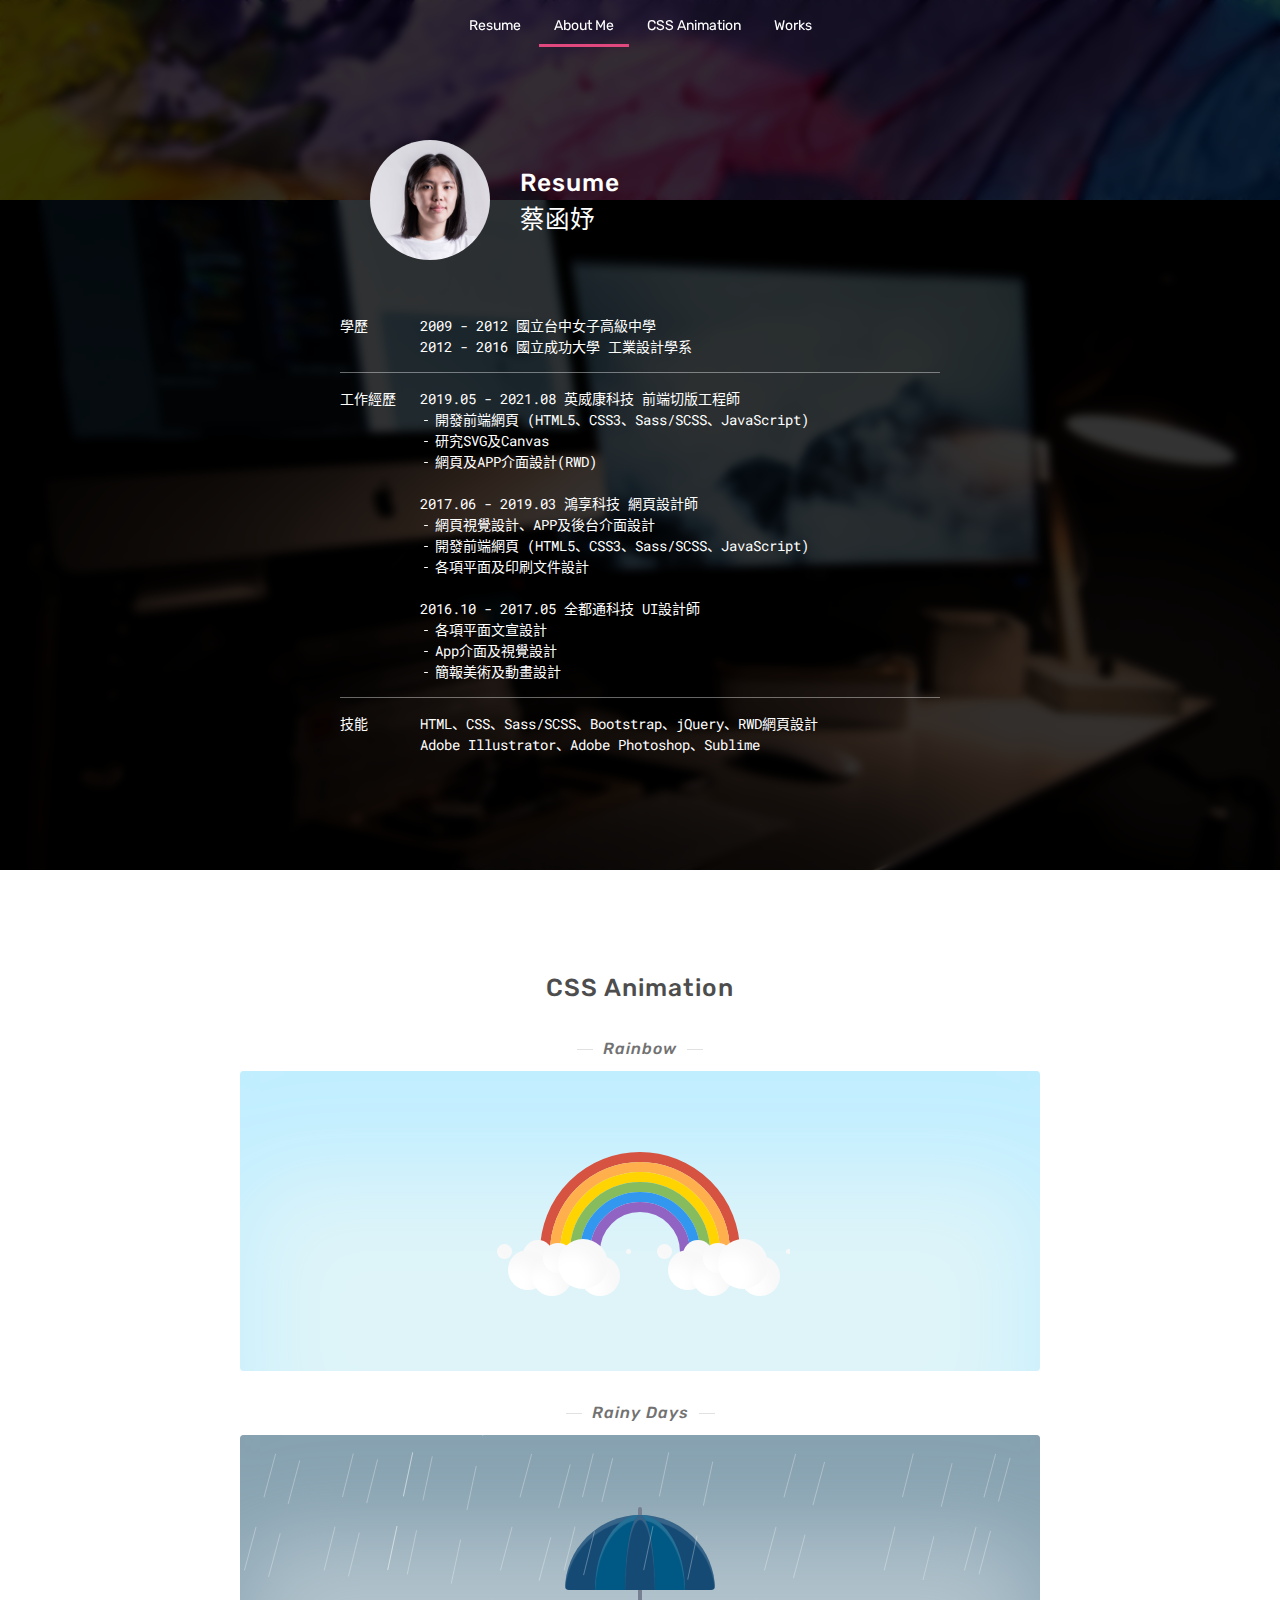
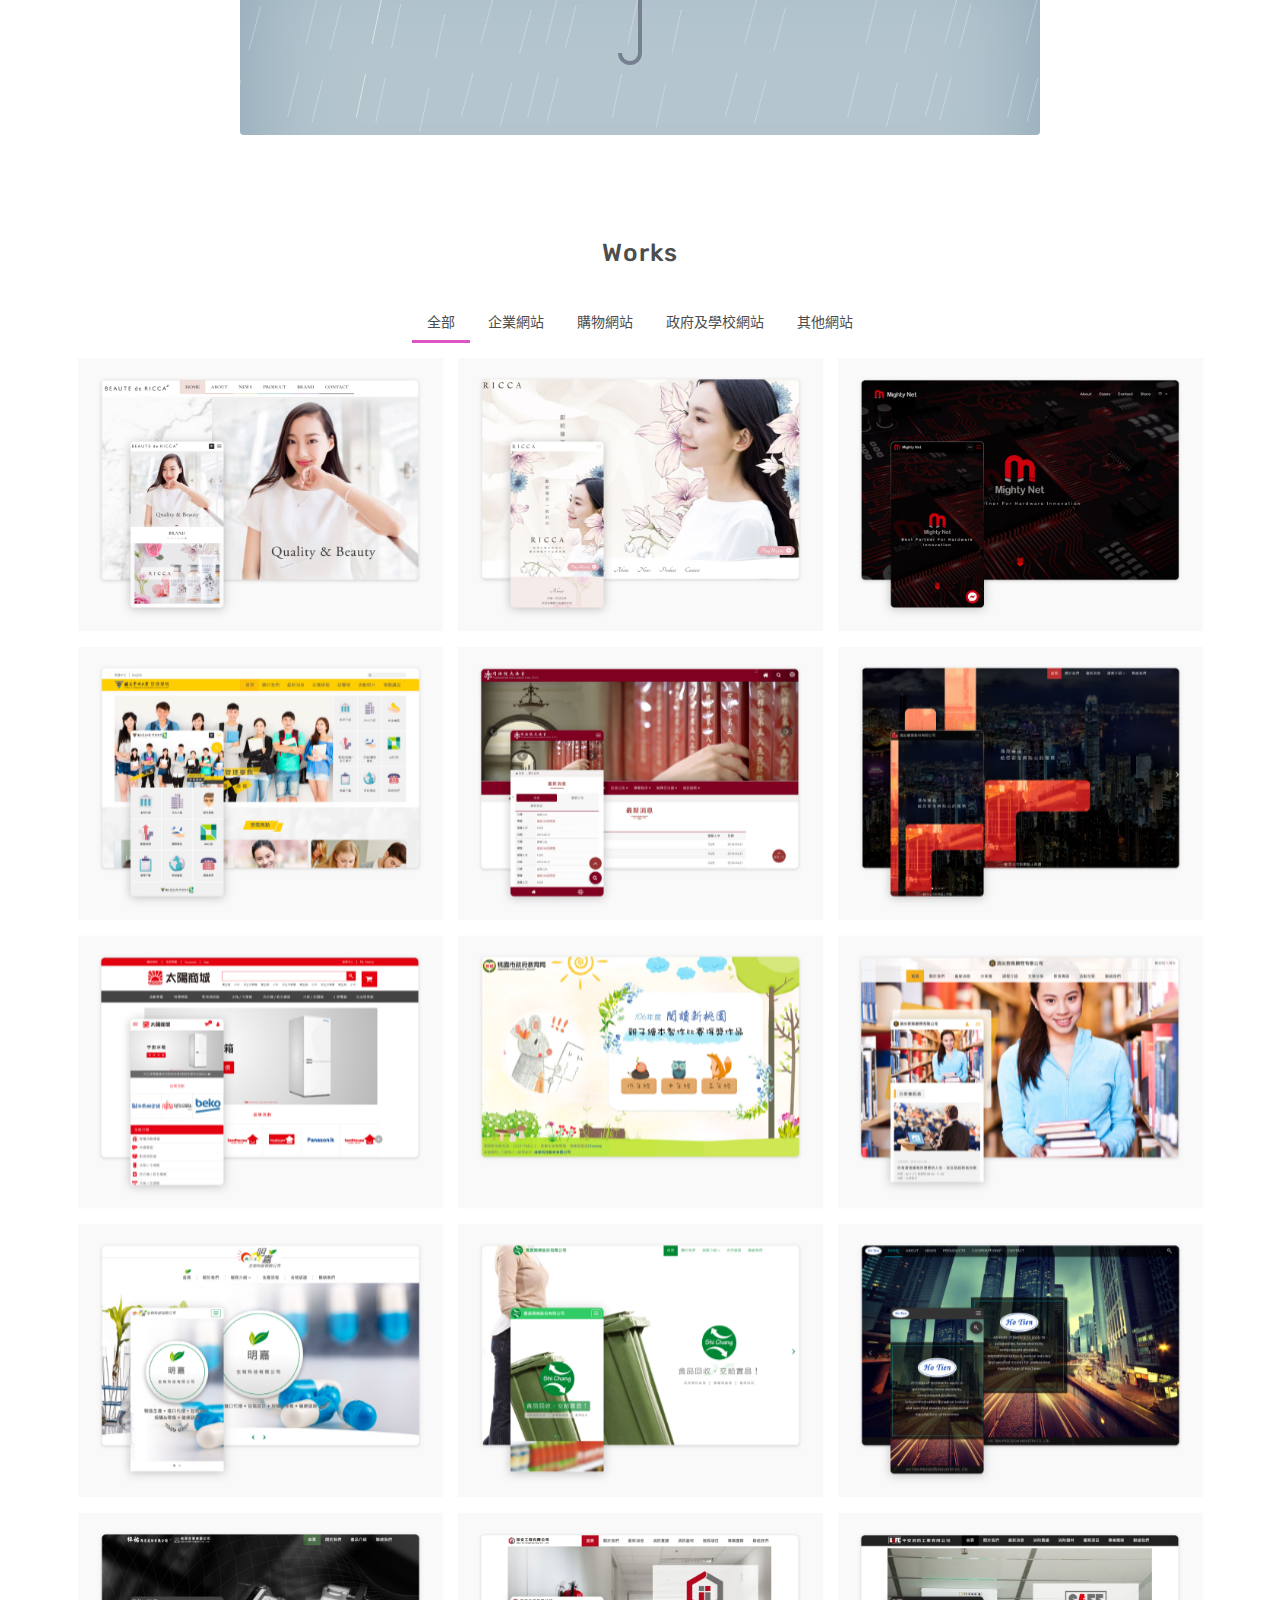
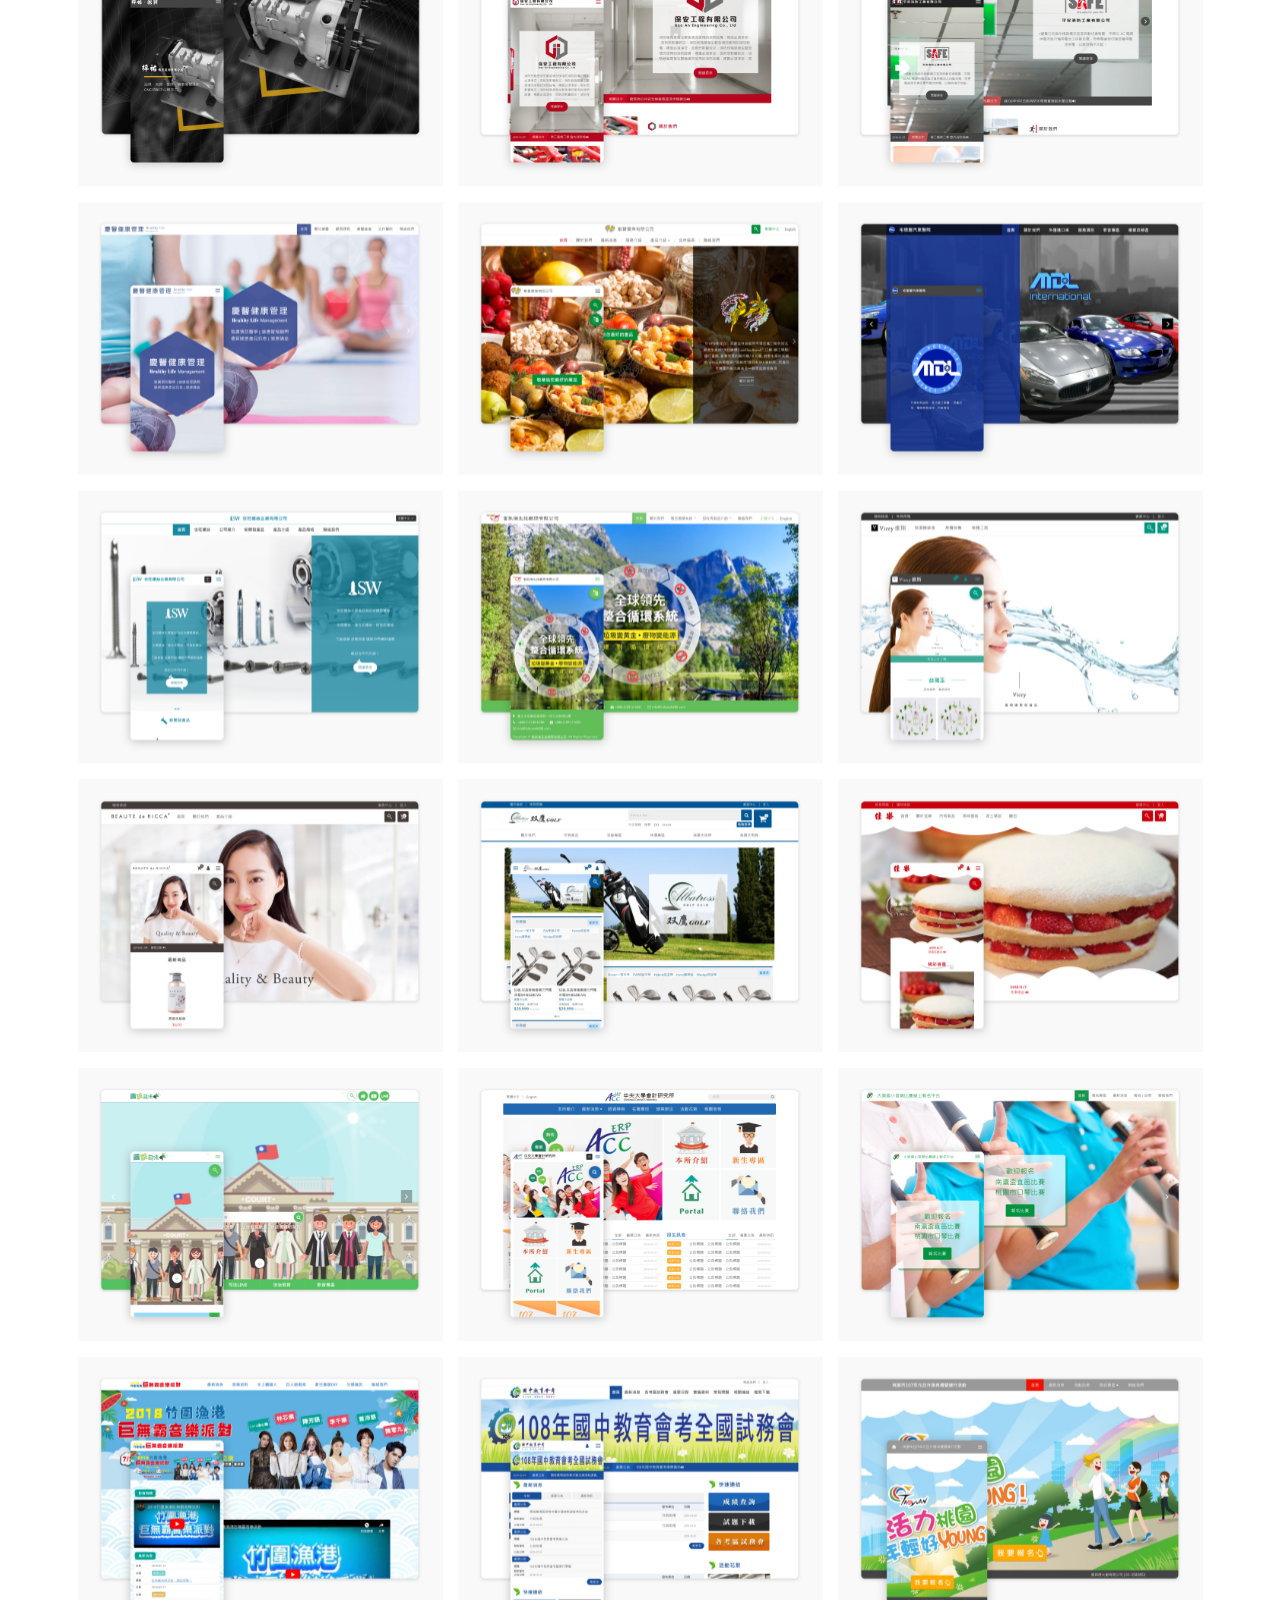
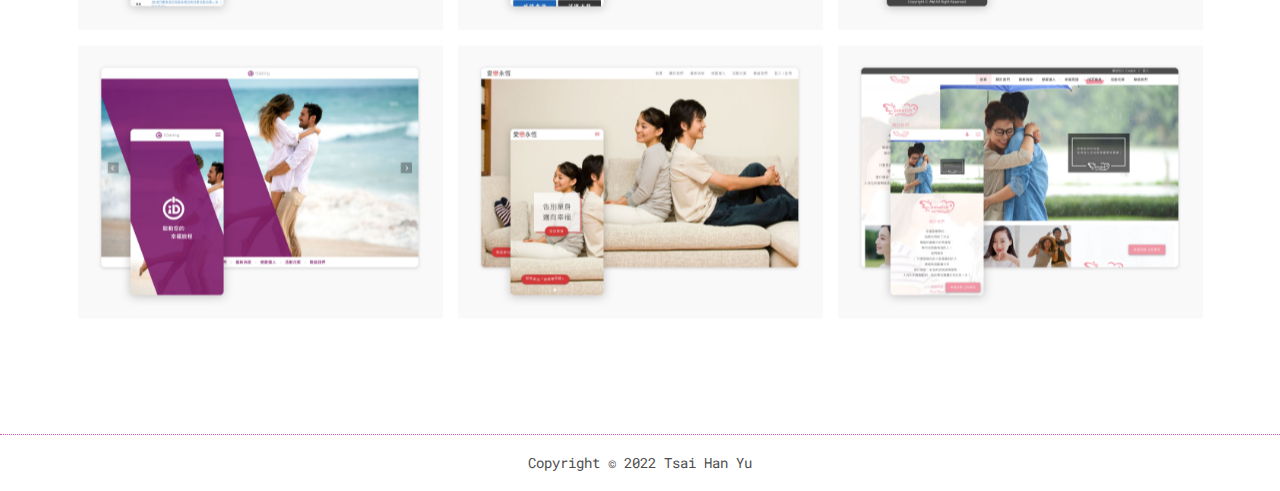
==== 202402/index.html @ 80cc058f "新增舊作品集" ====
<!DOCTYPE html>
<html lang="zh-CN">

<head>
	<meta charset="utf-8">
	<meta http-equiv="X-UA-Compatible" content="IE=edge">
	<meta name="viewport" content="width=device-width, initial-scale=1">
	<meta name="format-detection" content="telephone=no">
	<title>作品集 - 蔡函妤</title>
	<meta name="description" content="網站描述">
	<meta name="robots" content="index, follow">
	<meta name="author" content="Jenny Tsai">

	<!-- favicon -->
	<link rel="apple-touch-icon" sizes="57x57" href="_assets/images/favicon/apple-icon-57x57.png">
	<link rel="apple-touch-icon" sizes="60x60" href="_assets/images/favicon/apple-icon-60x60.png">
	<link rel="apple-touch-icon" sizes="72x72" href="_assets/images/favicon/apple-icon-72x72.png">
	<link rel="apple-touch-icon" sizes="76x76" href="_assets/images/favicon/apple-icon-76x76.png">
	<link rel="apple-touch-icon" sizes="114x114" href="_assets/images/favicon/apple-icon-114x114.png">
	<link rel="apple-touch-icon" sizes="120x120" href="_assets/images/favicon/apple-icon-120x120.png">
	<link rel="apple-touch-icon" sizes="144x144" href="_assets/images/favicon/apple-icon-144x144.png">
	<link rel="apple-touch-icon" sizes="152x152" href="_assets/images/favicon/apple-icon-152x152.png">
	<link rel="apple-touch-icon" sizes="180x180" href="_assets/images/favicon/apple-icon-180x180.png">
	<link rel="icon" type="image/png" sizes="192x192" href="_assets/images/favicon/android-icon-192x192.png">
	<link rel="icon" type="image/png" sizes="32x32" href="_assets/images/favicon/favicon-72x72.png">
	<link rel="icon" type="image/png" sizes="96x96" href="_assets/images/favicon/favicon-96x96.png">
	<link rel="icon" type="image/png" sizes="16x16" href="_assets/images/favicon/favicon-72x72.png">
	<!-- microsoft動態磚 -->
	<link rel="manifest" href="_assets/images/favicon/manifest.json">
	<!-- <meta name="theme-color" content="#333"> -->
	<!-- //microsoft動態磚 -->  
	<!-- <meta name="msapplication-TileColor" content="#435495"> -->
	<meta name="msapplication-TileImage" content="/ms-icon-144x144.png">
	<!-- 請隱藏顏色設定 -->

	<!-- CSS -->
	<link href="_assets/css/model.css" rel="stylesheet">
	<link href="_assets/css/plugins.css" rel="stylesheet">
	<link href="_assets/css/main-2.css" rel="stylesheet">

	<!-- js -->
	<script src="_assets/plugins/jquery/jquery-3.3.1.min.js"></script>
	<script src="_assets/plugins/wow/wow.min.js"></script>
	<script src="_assets/plugins/jquery-filterizr/jquery.filterizr.min.js"></script>
	<script src="_assets/plugins/scrollmenu/scrollmenu.js"></script>
	<script type="text/javascript" src="_assets/js/theme.js"></script>

</head>

<body>

	<!-- Nav Bar -->
	<nav id="nav" class="menu_wrapper">
	  <ul class="menu">
	  	<li class="active"><a href="#section_1">Resume</a></li>
	  	<li><a href="#section_2">About Me</a></li>
	  	<li><a href="#section_4">CSS Animation</a></li>
	  	<li><a href="#section_3">Works</a></li>
	  </ul><!-- /.menu -->
	</nav><!-- /.menu_wrapper -->

	<!-- 永遠緊接在#nav後 -->
	<div class="nav_fix"></div> 

	<!-- 個人介紹 -->
	<div class="home_section profile_section home_section_top" id="section_1">
		<!-- 背景圖 -->
		<div class="bg_mask"></div>
		<div class="bg_img" style="background-image: url(_images/bg_002.jpg);"></div>
		<div class="bg_img blur" style="background-image: url(_images/bg_002.jpg);"></div>
	</div><!-- /.home_section -->

	<div class="mypic_section">
		<div class="inner">
			<img class="pic" src="_images/profile_pic.jpg">
			<div class="content">
				<h1 class="section_title">Resume</h1>
				<h1 class="name">蔡函妤</h1>
			</div><!-- /.content -->
		</div><!-- /.inner -->
	</div><!-- /.mypic_section -->

	<div class="home_section profile_section">	
		<div class="wow fadeInUp">
			<div class="column">
				<div class="column_header">學歷</div>
				<div class="column_body">
					2009 - 2012  國立台中女子高級中學<br>
					2012 - 2016  國立成功大學 工業設計學系
				</div><!-- /.column_body -->
			</div><!-- /.column -->
			<div class="column">
				<div class="column_header">工作經歷</div>
				<div class="column_body">
					2019.05 - 2021.08 英威康科技 前端切版工程師<br>
					<ul class="ul_list">
						<li>開發前端網頁 (HTML5、CSS3、Sass/SCSS、JavaScript)</li>
						<li>研究SVG及Canvas</li>
						<li>網頁及APP介面設計(RWD)</li>
					</ul>
					<br>
					2017.06 - 2019.03 鴻享科技 網頁設計師<br>
					<ul class="ul_list">
						<li>網頁視覺設計、APP及後台介面設計</li>
						<li>開發前端網頁 (HTML5、CSS3、Sass/SCSS、JavaScript)</li>
						<li>各項平面及印刷文件設計</li>
					</ul>
					<br>
					2016.10 - 2017.05 全都通科技 UI設計師<br>
					<ul class="ul_list">
						<li>各項平面文宣設計</li>
						<li>App介面及視覺設計</li>
						<li>簡報美術及動畫設計</li>
					</ul>
				</div><!-- /.column_body -->
			</div><!-- /.column -->
			<div class="column">
				<div class="column_header">技能</div>
				<div class="column_body">
					HTML、CSS、Sass/SCSS、Bootstrap、jQuery、RWD網頁設計<br>
					Adobe Illustrator、Adobe Photoshop、Sublime
				</div><!-- /.column_body -->
			</div><!-- /.column -->
		</div>
		<!-- 背景圖 -->
		<div class="bg_mask"></div>
		<div class="bg_img" style="background-image: url(_images/bg_001.jpg);"></div>
		<div class="bg_img blur" style="background-image: url(_images/bg_001.jpg);"></div>
	</div><!-- /.home_section -->

	<div class="home_section profile_section about_section" id="section_2" style="display: none;">
		<div class="inner">
			<img src="_images/about_001.png" class="img wow fadeInLeft">
			<div class="content wow fadeInRight">
				<h1 class="section_title">About Me</h1>
				<p>
					蔡函妤，畢業於成大工業設計系。 
					<br><br>
					UI設計及網頁經驗4年，執行過30項以上網頁設計專案，包含司法院大法官、圖說司法、中央大學管理學院等網站，參與數項系統整合平台專案，包含新北市政府系統整合平台、台中市政府系統整合平台案等。
					<br><br>
					擅長在設計過程中結合各種看似相斥的可能性，重視設計過程的演變及決策，持續在實作中尋找設計及資訊的協調性。 
					<br><br>
					對於程式設計感興趣，喜歡實作完成的成就感，期待進一步學習程式語言。 
				</p>
			</div><!-- /.content -->
		</div><!-- /.inner -->
		<!-- 背景圖 -->
		<div class="bg_mask"></div>
		<div class="bg_img" style="background-image: url(_images/bg_002.jpg);"></div>
		<div class="bg_img blur" style="background-image: url(_images/bg_002.jpg);"></div>
	</div><!-- /.home_section -->

	<!-- 網頁設計作品 -->
	<div class="home_section canvas_section" id="section_4">
		<h1 class="section_title">CSS Animation</h1>
		<h2 class="canvas_title"><span>Rainbow</span></h2>
		<div class="rainbow_canvas main_canvas">
			<div class="object">
				<div class="mask_1"></div>
				<div class="rainbow">
					<div></div>
					<div></div>
					<div></div>
					<div></div>
					<div></div>
					<div></div>
				</div><!-- /.ranbow -->
				<div class="cloud cloud_1">
					<div></div>
					<div></div>
					<div></div>
					<div></div>
					<div></div>
					<div></div>
					<div></div>
					<div></div>
				</div><!-- /.cloud -->
				<div class="cloud cloud_2">
					<div></div>
					<div></div>
					<div></div>
					<div></div>
					<div></div>
					<div></div>
					<div></div>
					<div></div>
				</div><!-- /.cloud -->
			</div><!-- /.object -->
		</div><!-- /.rainbow_canvas -->
		<h2 class="canvas_title"><span>Rainy Days</span></h2>
		<div class="rain_canvas main_canvas">
			<div class="rain">
				<div></div>
				<div></div>
				<div></div>
				<div></div>
				<div></div>
				<div></div>
				<div></div>
				<div></div>
				<div></div>
				<div></div>
				<div></div>
			</div><!-- /.rain -->
			<div class="umbrella">
				<div class="umbrella_head">
					<div></div>
					<div></div>
					<div></div>
				</div><!-- /.umbrella_head -->
				<div class="umbrella_stick"></div>
			</div><!-- /.umbrella -->
		</div><!-- /.rainbow_canvas -->
		<h2 class="canvas_title" style="display: none;"><span>Monalisa</span></h2>
		<div class="monalisa_canvas main_canvas" style="display: none;">
			<div class="monalisa_img" style="background-image: url('_images/monalisa.png');"></div>
			<div class="eye eye_left"></div>
			<div class="eye eye_right"></div>
			<p class="img_source">Image via Pixabay</p>
		</div><!-- /.rainbow_canvas -->
	</div><!-- /.home_section -->

	<script type="text/javascript">
		var $parent = $('.monalisa_canvas'),
				eyeOffsetLeft = $('.eye_left').position().left,
				eyeOffsetRight = $('.eye_right').offset().left + $('.eye_right').outerWidth(),
				eyeOffsetTop = - $parent.offset().top + $('.eye_right').offset().top,
				eyeOffsetBottom = $parent.height() - $('.eye_right').height();
		console.log(eyeOffsetLeft, eyeOffsetRight, eyeOffsetTop, eyeOffsetBottom);
		$parent.mousemove(function(e){
			console.log(e.clientX, e.clientY);
		});
	</script>

	<!-- 網頁設計作品 -->
	<div class="home_section webWork_section" id="section_3">
		<h1 class="section_title">Works</h1>
		<ul class="webWrok_nav">
			<li data-filter="all" class="active">全部</li>
			<li data-filter="1">企業網站</li>
			<li data-filter="2">購物網站</li>
			<li data-filter="3">政府及學校網站</li>
			<li data-filter="4">其他網站</li>
		</ul>
		<div class="grid_basic grid_webWork filtr-container" id="gridWebWork">
			<div class="item filtr-item" data-work-modal="workSanei" data-category="1">
				<div class="img"></div>
				<div class="content">
					<p class="work_tag type_1 wow zoomIn" data-wow-duration=".3s" style="display: none;"><i class="fa fa-star-o"></i> <span>精選作品</span></p>
					<p class="work_tag type_2 wow zoomIn" data-wow-duration=".3s" data-wow-delay=".1s" style="display: none;"><i class="fa fa-universal-access"></i> <span>無障礙網站</span></p>
					<p class="title"><span></span></p>
					<a href="#" class="btn_link work_tag type_3" target="_blank"><i class="fa fa-link"></i> <span>觀看網站</span></a>
				</div><!-- /.content -->
			</div><!-- /.item -->
		</div><!-- /.grid_basic -->
	</div><!-- /.home_section -->

	<!-- 網頁設計作品跳窗 -->
	<div id="workModalGroup">
		<div class="workModal">
			<div class="modal_content">
				<div class="modal_header">
					<h1 class="title"></h1>
					<ul class="notes"></ul>
					<p class="date">製作日期：<span></span></p>
					<a class="btn_main work_link" target="_blank"><i class="fa fa-link"></i> 觀看網站</a>
				</div><!-- /.modal_header -->
				<div class="modal_body work_img_group"></div><!-- /.modal_body -->
			</div><!-- /.modal_content -->
			<i class="workModal_close btn_close"></i>
		</div><!-- /.workModal -->
	</div><!-- /#workModalGroup -->
	




	

	<!-- Footer -->
	<footer class="container-fluid footer">
	  <!-- copyright -->
	  <div class="f_copyright">
	    <p>Copyright © 2022 Tsai Han Yu</p>
	  </div><!-- /.f_copyright -->

	</footer>



	<!-- --------------------
	測試
	-------------------- -->
	<script type="text/javascript">

	// 更換連結
	function newLinks($newFolder, $obj) {
	  for (var i = 0; i < Object.values($obj).length; i++) {
	    $('a[href="'+Object.getOwnPropertyNames($obj)[i]+'"]').attr('href', '../'+$newFolder+'/'+Object.values($obj)[i]);
	  }
	}
	// 更換作品圖片
	function changeWorks($objects) {

	  var $grid = $('#gridWebWork'),
	      $modalGroup = $('#workModalGroup'),
	      $gridItem = $('#gridWebWork').find('.item'),
	      $modal = $modalGroup.find('.workModal');
	  for (var i = 1; i < $objects.length; i++) {
	    $gridItem.clone().appendTo($grid);
	    $modal.clone().appendTo($modalGroup);
	  }
	      
	  for (var i = 0; i < $objects.length; i++) {
	    var $this = $objects[i]
	        title     = $this.title,
	        id        = 'w'+i,
	        category  = $this.category,
	        imgCover  = $this.imgCover,
	        imgIn     = $this.imgIn,
	        url       = $this.url,
	        notes     = $this.notes,
	        date      = $this.date,
	        tag 			= $this.tag;
	    // grid
	    $grid.find('.item').eq(i)
	      .attr({
	        'data-work-modal': id,
	        'data-category': category
	      })
	      .find('.img')
	        .attr('style', 'background-image: url(_images/cover/'+imgCover+')').end()
	      .find('.content')
	      	.each(function(){
	      		if (tag) {
	      			for (var i = 0; i < tag.length; i++) {
	      				if (tag[i] == 1) {
	      					$(this).find('.type_1').attr('style', 'display: inline-block');
	      				}
	      				if (tag[i] == 2) {
	      					$(this).find('.type_2').attr('style', 'display: inline-block');
	      				}
	      			}
	      		}
	      	}).end()
	      .find('.title span')
	        .html(title).end()
	      .find('.btn_link')
	        .each(function(){
	          if (url) {
	            $(this).attr('href', url);
	          } else {
	            $(this).css('display', 'none');
	          }
	        });
	    // modal
	    $modalGroup.find('.workModal').eq(i)
	      .attr('id', id)
	      .find('.title')
	        .html(title).end()
	      .find('.notes')
	        .each(function(){
	          for (var i = 0; i < notes.length; i++) {
	            $(this).append('<li>'+notes[i]+'</li>');
	          }
	        }).end()
	      .find('.date span')
	        .html(date).end()
	      .find('.work_link')
	        .each(function(){
	          if (url) {
	            $(this).attr('href', url);
	          } else {
	            $(this).css('display', 'none');
	          }
	        }).end()
	      .find('.work_img_group')
	        .each(function(){
	          for (var i = 0; i < imgIn.length; i++) {
	            $(this).append('<img src="_images/work/'+imgIn[i]+'" class="img">');
	          }
	        });
	    // $objects[i]
	  }


	  // console.log($objects[1].title);
	  // console.log(Object.values($objects[1].title));
	}

	changeWorks([
	    {
	      title: 'BEAUTE de RICCA',
	      category: '1',
	      imgCover: 'sanei-s.jpg',
	      notes: ['企業形象網站', '商品展示型網站', 'CSS動畫設計'],
	      date: '2018.10',
	      imgIn: ['sanei-001.jpg'],
	    //   url: 'https://www.beaute-de-ricca.com',
	      tag: [1]
	    },
	    {
	      title: 'RICCA',
	      category: '1',
	      imgCover: 'ricca-s.jpg',
	      notes: ['企業形象網站', '商品展示型網站', 'CSS動畫設計'],
	      date: '2018.10',
	      imgIn: ['ricca-001.jpg'],
	    //   url: 'https://www.beautede-ricca-ricca.com',
	      tag: [1]
	    },
	    {
	      title: '邁特電子',
	      category: '1, 2',
	      imgCover: 'mightnet-s.jpg',
	      notes: ['企業形象網站', '購物商城'],
	      date: '2019.01',
	      imgIn: ['mightnet-001.jpg'],
	      url: 'https://www.might.com.tw/zh-TW',
	      tag: [1]
	    },
	    {
	      title: '國立中央大學管理學院',
	      category: '3',
	      imgCover: 'ncu_mgt-s.jpg',
	      notes: ['學校網站'],
	      date: '2018.08',
	      imgIn: ['ncu_mgt-001.jpg'],
	      url: 'https://mgt.ncu.edu.tw',
	      tag: [1]
	    },
	    {
	      title: '司法院大法官',
	      category: '3',
	      imgCover: 'jcc_judicial-s.jpg',
	      notes: ['政府機關網站', '無障礙網站'],
	      date: '2019.03',
	      imgIn: ['jcc_judicial-001.jpg'],
	      tag: [1, 2]
	    },
	    {
	      title: '鴻品營造',
	      category: '1',
	      imgCover: 'hongping-s.jpg',
	      notes: ['企業形象網站'],
	      date: '2017.12',
	      url: 'https://www.hp168.com.tw/',
	      imgIn: ['hongping-001.jpg'],
	      tag: [1]
	    },
	    {
	      title: '太陽商城',
	      category: '2',
	      imgCover: 'sunstore-s.jpg',
	      notes: ['購物商城'],
	      date: '2018.05',
	      imgIn: ['sunstore-001.jpg'],
	      url: 'https://www.sunstore.com.tw',
	      tag: [1]
	    },
	    {
	      title: '閱讀新桃園',
	      category: '3',
	      imgCover: 'read_tyc-s.jpg',
	      notes: ['學校網站', '活動網站'],
	      date: '2017.11',
	      imgIn: ['read_tyc-001.jpg'],
	      url: 'http://read.tyc.edu.tw/2017drawbooks/index.html'
	    },
	    {
	      title: '頂尖教育顧問',
	      category: '1',
	      imgCover: 'topone-s.jpg',
	      notes: ['企業形象網站', '課程報名網站', '線上報名表單'],
	      date: '2018.08',
	      imgIn: ['topone-001.jpg'],
	      tag: [1]
	    },
	    {
	      title: '明嘉生物科技',
	      category: '1',
	      imgCover: 'mingjia-s.jpg',
	      notes: ['企業形象網站'],
	      date: '2017.11',
	      imgIn: ['mingjia-001.jpg'],
	      url: 'http://www.mingjia.com.tw'
	    },
	    {
	      title: '實昌興業',
	      category: '1',
	      imgCover: 'shihchang-s.jpg',
	      notes: ['企業形象網站'],
	      date: '2017.12',
	      imgIn: ['shihchang-001.jpg'],
	      url: 'http://www.shichang.com.tw'
	    },
	    {
	      title: '和田精密工業',
	      category: '1',
	      imgCover: 'hotien-s.jpg',
	      notes: ['企業形象網站', '商品展示型網站'],
	      date: '2018.04',
	      imgIn: ['hotien-001.jpg'],
	      url: 'http://www.ho-tien.com'
	    },
	    {
	      title: '梓祐精密工業',
	      category: '1',
	      imgCover: 'tzuyu-s.jpg',
	      notes: ['企業形象網站', '商品展示型網站'],
	      date: '2018.06',
	      imgIn: ['tzuyu-001.jpg'],
	      tag: [1]
	    },
	    {
	      title: '保安消防工程',
	      category: '1',
	      imgCover: 'baoan-s.jpg',
	      notes: ['企業形象網站'],
	      date: '2018.11',
	      imgIn: ['baoan-001.jpg'],
	      url: 'https://119safe.com.tw'
	    },
	    {
	      title: '平安消防工程',
	      category: '1',
	      imgCover: 'pingan-s.jpg',
	      notes: ['企業形象網站'],
	      date: '2018.11',
	      imgIn: ['pingan-001.jpg'],
	      url: 'https://safe119.com.tw'
	    },
	    {
	      title: '慶醫健康顧問',
	      category: '1',
	      imgCover: 'chingyi-s.jpg',
	      notes: ['企業形象網站'],
	      date: '2018.03',
	      imgIn: ['chingyi-001.jpg'],
	      url: 'https://www.chingyi-hcm.com'
	    },
	    {
	      title: '敏碁實業',
	      category: '1',
	      imgCover: 'minji-s.jpg',
	      notes: ['企業形象網站', '商品展示型網站'],
	      date: '2018.01',
	      imgIn: ['minji-001.jpg'],
	      url: 'https://www.efic5168.com.tw'
	    },
	    {
	      title: '毛德龍汽車工業',
	      category: '1',
	      imgCover: 'mdl-s.jpg',
	      notes: ['企業形象網站'],
	      date: '2018.06',
	      imgIn: ['mdl-001.jpg'],
	      url: 'https://mdlcar.com'
	    },
	    {
	      title: '世旺螺絲',
	      category: '1',
	      imgCover: 'shihwang-s.jpg',
	      notes: ['企業形象網站', '商品展示型網站'],
	      date: '2018.10',
	      imgIn: ['shihwang-001.jpg'],
	      url: 'https://shihwang.com'
	    },
	    {
	      title: '富凱瑞生技顧問',
	      category: '1',
	      imgCover: 'fullcare-s.jpg',
	      notes: ['企業形象網站'],
	      date: '2018.03',
	      imgIn: ['fullcare-001.jpg'],
	      url: 'http://www.fullcare6288.com'
	    },
	    {
	      title: '維斯國際購物商城',
	      category: '2',
	      imgCover: 'viccy-s.jpg',
	      notes: ['購物商城'],
	      date: '2018.05',
	      imgIn: ['viccy-001.jpg']
	    },
	    {
	      title: 'Beaute de RICCE購物商城',
	      category: '1, 2',
	      imgCover: 'sanei_shop-s.jpg',
	      notes: ['企業形象網站', '購物商城'],
	      date: '2018.10',
	      imgIn: ['sanei_shop-001.jpg']
	    },
	    {
	      title: '双鷹高爾夫球購物商城',
	      category: '1, 2',
	      imgCover: 'golf-s.jpg',
	      notes: ['企業形象網站', '購物商城'],
	      date: '2018.11',
	      imgIn: ['golf-001.jpg']
	    },
	    {
	      title: '佳樂蛋糕購物商城',
	      category: '2',
	      imgCover: 'jingle-s.jpg',
	      notes: ['企業形象網站', '購物商城'],
	      date: '2018.10',
	      imgIn: ['jingle-001.jpg']
	    },
	    // {
	    //   title: '司法院報名系統',
	    //   category: '3',
	    //   imgCover: 'jyr-s.jpg',
	    //   notes: ['政府機構網站', '線上報名表單'],
	    //   date: '2019.03',
	    //   imgIn: ['jyr-001.jpg']
	    // },
	    {
	      title: '圖說司法',
	      category: '3',
	      imgCover: 'judicial_icms-s.jpg',
	      notes: ['政府機構網站', '無障礙網站'],
	      date: '2018.03',
	      imgIn: ['judicial_icms-001.jpg'],
	      url: 'http://social.judicial.gov.tw/saylaw',
	      tag: [2]
	    },
	    {
	      title: '中央大學會計研究所',
	      category: '3',
	      imgCover: 'ncu_ac-s.jpg',
	      notes: ['學校網站'],
	      date: '2018.12',
	      imgIn: ['ncu_ac-001.jpg'],
	      url: 'https://acc.mgt.ncu.edu.tw',
	      tag: [1]
	    },
	    {
	      title: '大業國小音樂比賽線上報名平台',
	      category: '3',
	      imgCover: 'dayes-s.jpg',
	      notes: ['政府機構網站', '線上報名表單'],
	      date: '2018.03',
	      imgIn: ['dayes-001.jpg']
	    },
	    {
	      title: '2018竹圍漁港巨無霸音樂派對',
	      category: '3',
	      imgCover: '2018_gc-s.jpg',
	      notes: ['政府機構網站', '活動網站'],
	      date: '2018.07',
	      imgIn: ['2018_gc-001.jpg']
	    },
	    {
	      title: '108國中教育會考',
	      category: '3',
	      imgCover: '108cap-s.jpg',
	      notes: ['政府機構網站', '活動網站'],
	      date: '2018.09',
	      imgIn: ['108cap-001.jpg']
	    },
	    {
	      title: '桃園市107年元旦升旗典禮暨健行活動',
	      category: '3',
	      imgCover: '2018_activity-s.jpg',
	      notes: ['政府機構網站', '活動網站', '線上報名表單'],
	      date: '2017.12',
	      imgIn: ['2018_activity-001.jpg']
	    },
	    {
	      title: 'IDating交友網站',
	      category: '4',
	      imgCover: 'idating-s.jpg',
	      notes: ['交友網站', '線上報名表單'],
	      date: '2018.08',
	      imgIn: ['idating-001.jpg'],
	      url: 'http://www.idating.com.tw'
	    },
	    {
	      title: '愛戀永恆交友網站',
	      category: '4',
	      imgCover: 'loveforever-s.jpg',
	      notes: ['交友網站', '線上報名表單'],
	      date: '2018.02',
	      imgIn: ['loveforever-001.jpg'],
	      url: 'http://www.loveforever.tw'
	    },
	    {
	      title: 'Ematch交友網站',
	      category: '4',
	      imgCover: 'ematch-s.jpg',
	      notes: ['交友網站', '線上報名表單'],
	      date: '2018.09',
	      imgIn: ['ematch-001.jpg'],
	      url: 'http://www.ematch.com.tw'
	    }
	  ]);
	// 更換名字
	function sidebarName( $startN, $names) {
	  for (var i = $startN; i < $startN+$names.length; i++) {
	    $('.prdl_sidebar-body a').eq(i).html($names[(i-$startN)]);
	  }
	}
	// ---------
	// WOW
	// 進入頁面動畫
	// ---------
	var wow = new WOW(
	{
	  boxClass:     'wow',      
	  animateClass: 'animated', 
	  offset:       200,       
	  mobile:       false,     
	  live:         true,       
	  callback:     function(box) {
	  },
	  scrollContainer: null 
	  }
	);
	wow.init();

	// 選單
	new ScrollMenu('.menu a',{
	  // smooth scroll duration
	  duration: 400,
	  // padding to recognize a section as active when scrolling
	  activeOffset: 40,
	  // padding when scrolling to a container via menu click
	  scrollOffset: 10,
	});

	</script>



	
</body>

</html>
---- 202402/_assets/css/model.css ----
/* http://meyerweb.com/eric/tools/css/reset/ 
   v2.0 | 20110126
   License: none (public domain)
*/
html, body, div, span, applet, object, iframe,
h1, h2, h3, h4, h5, h6, p, blockquote, pre,
a, abbr, acronym, address, big, cite, code,
del, dfn, em, img, ins, kbd, q, s, samp,
small, strike, strong, sub, sup, tt, var,
b, u, i, center,
dl, dt, dd, ol, ul, li,
fieldset, form, label, legend,
table, caption, tbody, tfoot, thead, tr,
article, aside, canvas, details, embed,
figure, figcaption, footer, header, hgroup,
menu, nav, output, ruby, section, summary,
time, mark, audio, video {
  margin: 0;
  padding: 0;
  border: 0;
  font-size: 100%;
  font: inherit;
  vertical-align: baseline;
}

/* HTML5 display-role reset for older browsers */
article, aside, details, figcaption, figure,
footer, header, hgroup, menu, nav, section {
  display: block;
}

body {
  line-height: 1;
}

ol, ul {
  list-style: none;
}

blockquote, q {
  quotes: none;
}

blockquote:before, blockquote:after,
q:before, q:after {
  content: "";
  content: none;
}

table {
  border-collapse: collapse;
  border-spacing: 0;
}

a, a:hover, a:focus {
  outline: none;
  text-decoration: none;
}

/*# sourceMappingURL=model.css.map */
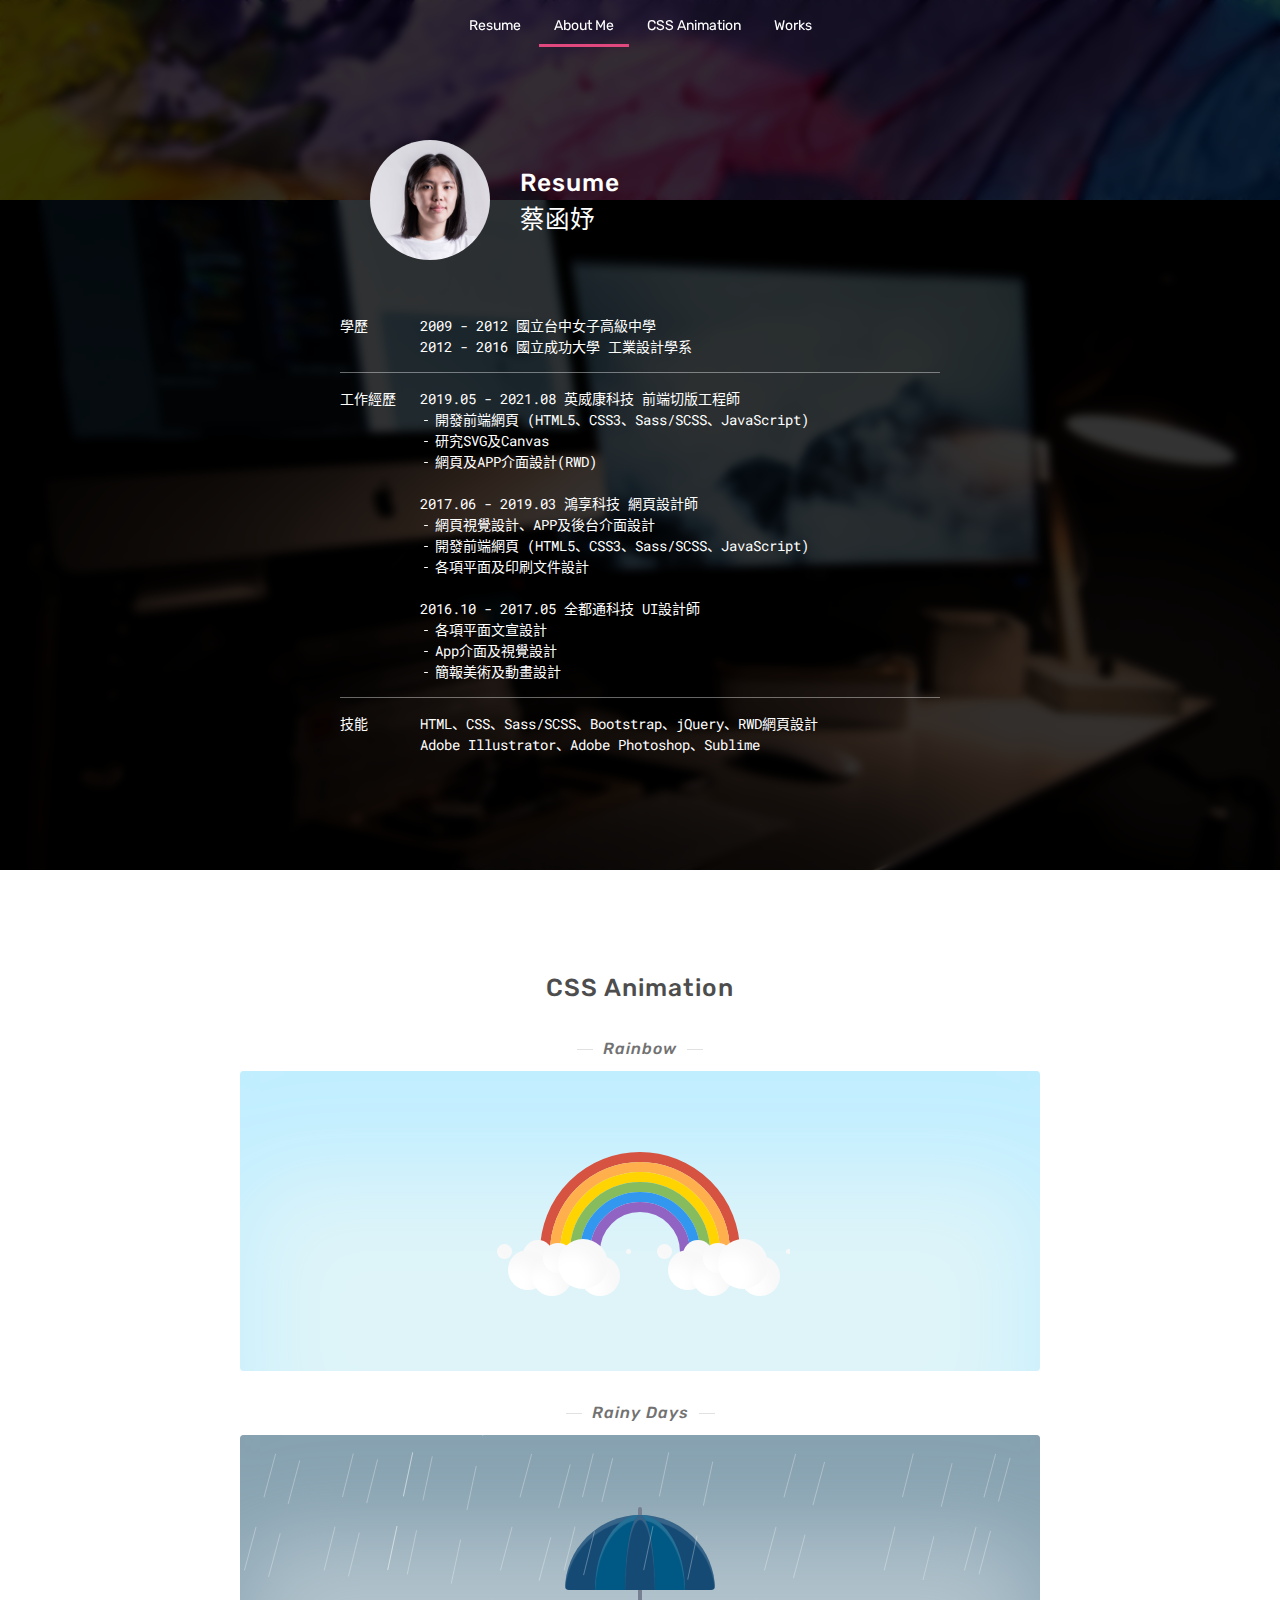
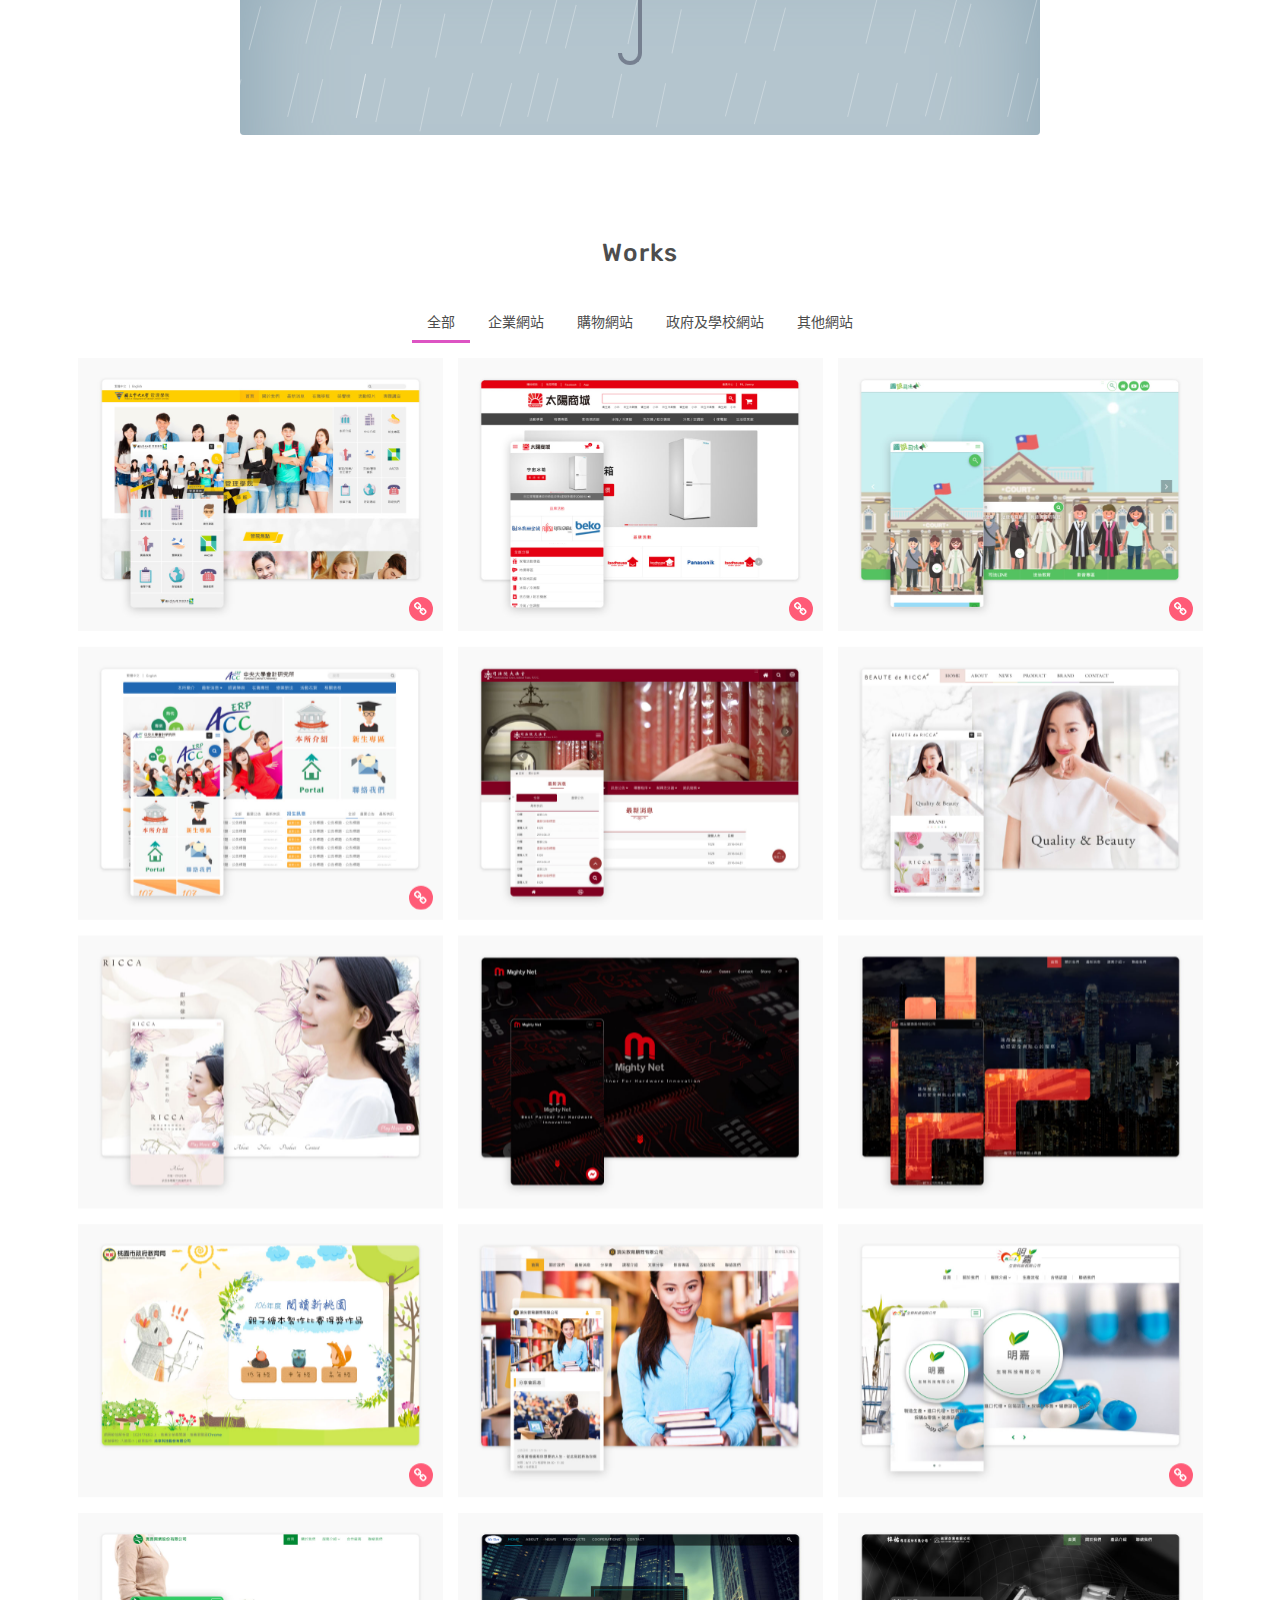
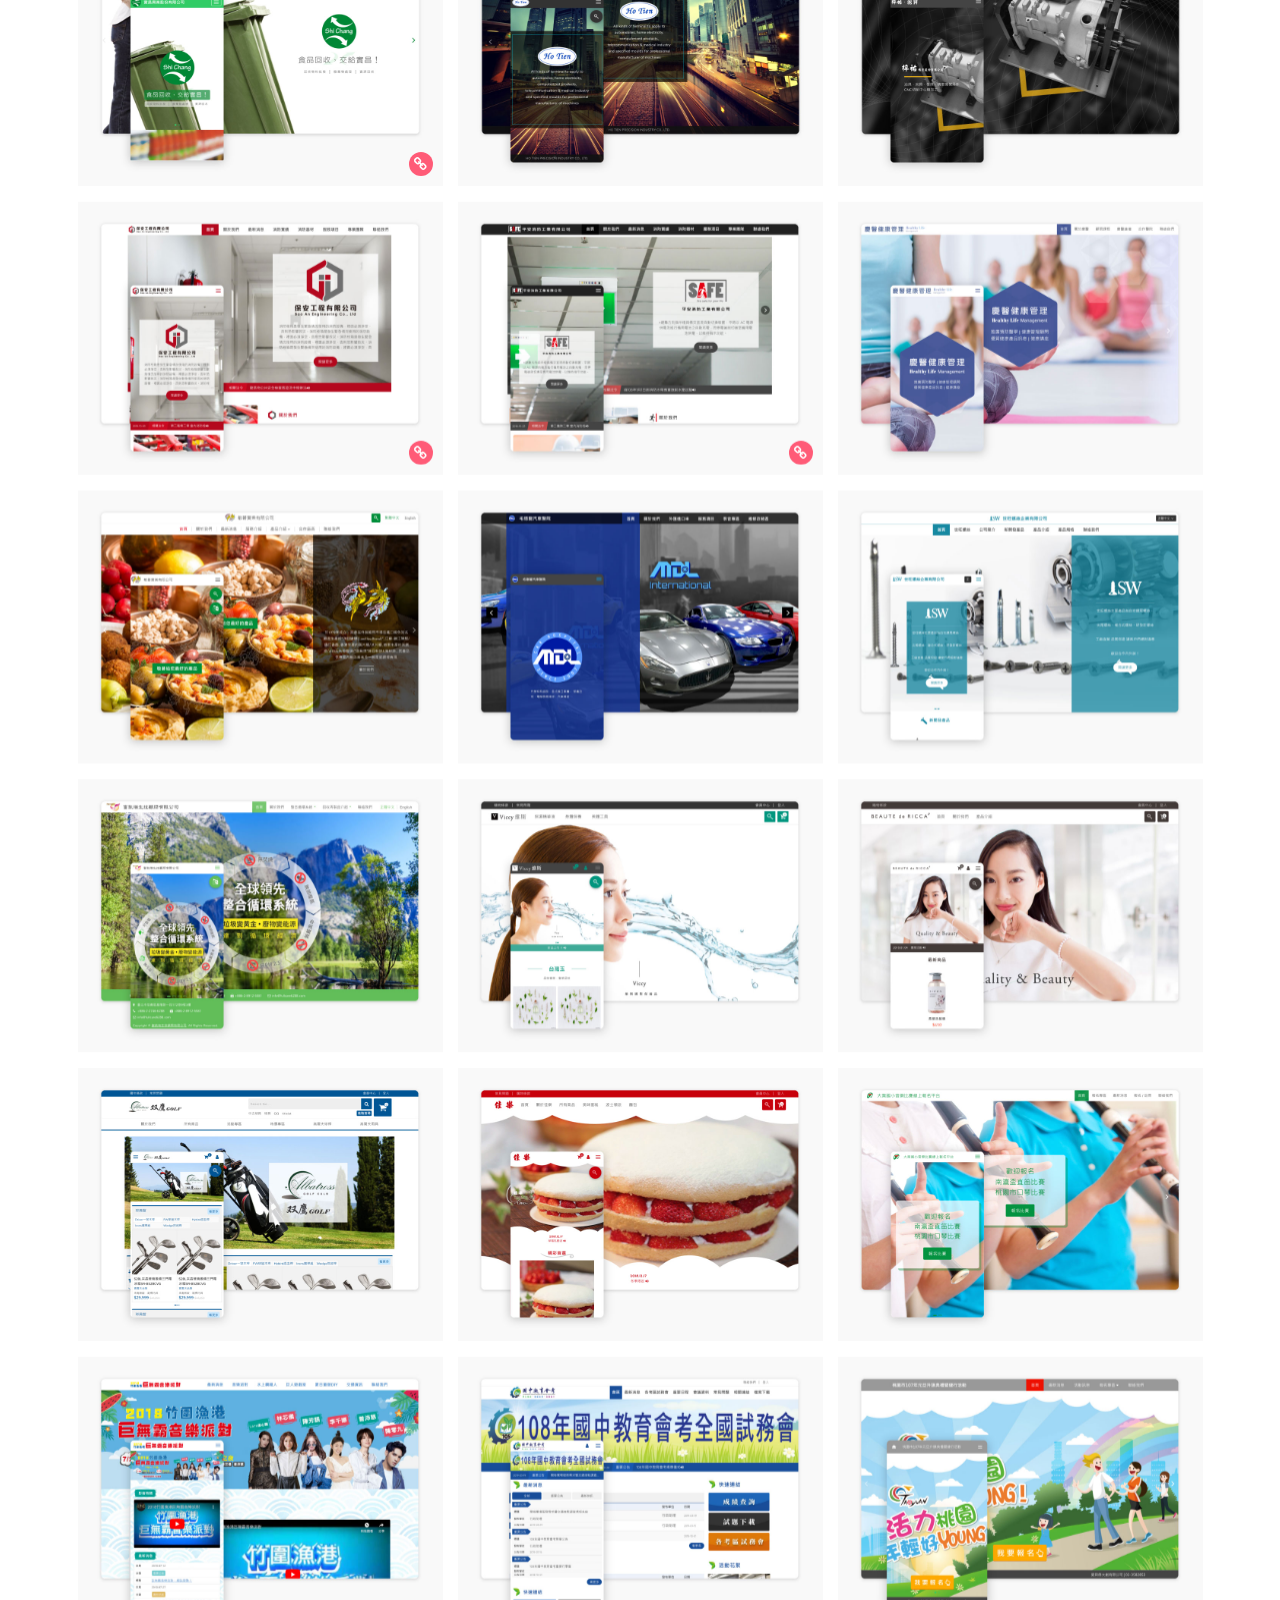
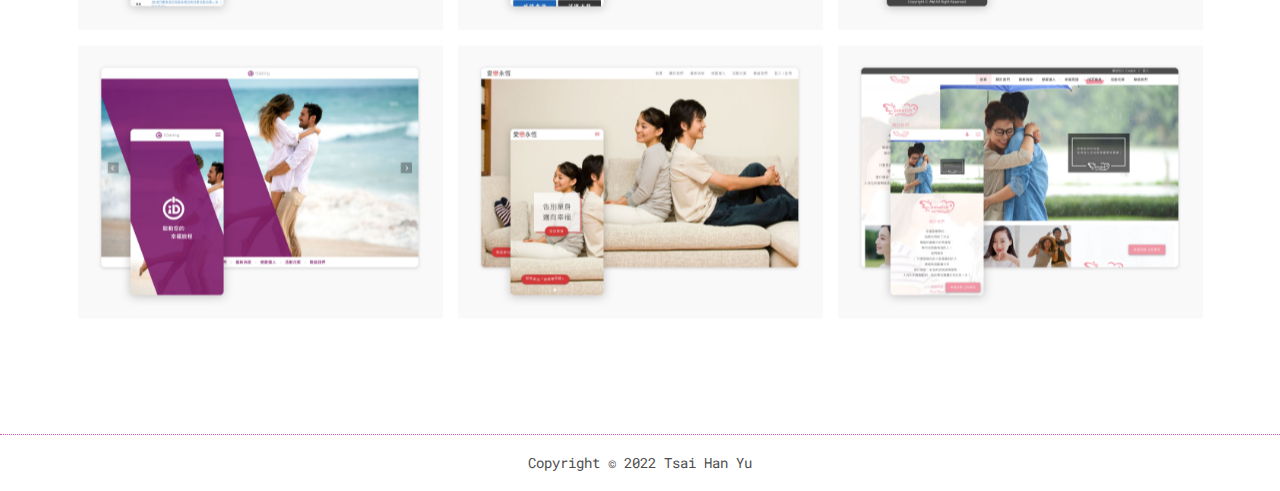
==== commit ce08147b: "修改作品集CSS及調整順序" ====
--- a/202402/index.html
+++ b/202402/index.html
@@ -12,21 +12,21 @@
 	<meta name="author" content="Jenny Tsai">
 
 	<!-- favicon -->
-	<link rel="apple-touch-icon" sizes="57x57" href="_assets/images/favicon/apple-icon-57x57.png">
-	<link rel="apple-touch-icon" sizes="60x60" href="_assets/images/favicon/apple-icon-60x60.png">
-	<link rel="apple-touch-icon" sizes="72x72" href="_assets/images/favicon/apple-icon-72x72.png">
-	<link rel="apple-touch-icon" sizes="76x76" href="_assets/images/favicon/apple-icon-76x76.png">
-	<link rel="apple-touch-icon" sizes="114x114" href="_assets/images/favicon/apple-icon-114x114.png">
-	<link rel="apple-touch-icon" sizes="120x120" href="_assets/images/favicon/apple-icon-120x120.png">
-	<link rel="apple-touch-icon" sizes="144x144" href="_assets/images/favicon/apple-icon-144x144.png">
-	<link rel="apple-touch-icon" sizes="152x152" href="_assets/images/favicon/apple-icon-152x152.png">
-	<link rel="apple-touch-icon" sizes="180x180" href="_assets/images/favicon/apple-icon-180x180.png">
-	<link rel="icon" type="image/png" sizes="192x192" href="_assets/images/favicon/android-icon-192x192.png">
-	<link rel="icon" type="image/png" sizes="32x32" href="_assets/images/favicon/favicon-72x72.png">
-	<link rel="icon" type="image/png" sizes="96x96" href="_assets/images/favicon/favicon-96x96.png">
-	<link rel="icon" type="image/png" sizes="16x16" href="_assets/images/favicon/favicon-72x72.png">
+	<link rel="apple-touch-icon" sizes="57x57" href="assets/images/favicon/apple-icon-57x57.png">
+	<link rel="apple-touch-icon" sizes="60x60" href="assets/images/favicon/apple-icon-60x60.png">
+	<link rel="apple-touch-icon" sizes="72x72" href="assets/images/favicon/apple-icon-72x72.png">
+	<link rel="apple-touch-icon" sizes="76x76" href="assets/images/favicon/apple-icon-76x76.png">
+	<link rel="apple-touch-icon" sizes="114x114" href="assets/images/favicon/apple-icon-114x114.png">
+	<link rel="apple-touch-icon" sizes="120x120" href="assets/images/favicon/apple-icon-120x120.png">
+	<link rel="apple-touch-icon" sizes="144x144" href="assets/images/favicon/apple-icon-144x144.png">
+	<link rel="apple-touch-icon" sizes="152x152" href="assets/images/favicon/apple-icon-152x152.png">
+	<link rel="apple-touch-icon" sizes="180x180" href="assets/images/favicon/apple-icon-180x180.png">
+	<link rel="icon" type="image/png" sizes="192x192" href="assets/images/favicon/android-icon-192x192.png">
+	<link rel="icon" type="image/png" sizes="32x32" href="assets/images/favicon/favicon-72x72.png">
+	<link rel="icon" type="image/png" sizes="96x96" href="assets/images/favicon/favicon-96x96.png">
+	<link rel="icon" type="image/png" sizes="16x16" href="assets/images/favicon/favicon-72x72.png">
 	<!-- microsoft動態磚 -->
-	<link rel="manifest" href="_assets/images/favicon/manifest.json">
+	<link rel="manifest" href="assets/images/favicon/manifest.json">
 	<!-- <meta name="theme-color" content="#333"> -->
 	<!-- //microsoft動態磚 -->  
 	<!-- <meta name="msapplication-TileColor" content="#435495"> -->
@@ -34,16 +34,16 @@
 	<!-- 請隱藏顏色設定 -->
 
 	<!-- CSS -->
-	<link href="_assets/css/model.css" rel="stylesheet">
-	<link href="_assets/css/plugins.css" rel="stylesheet">
-	<link href="_assets/css/main-2.css" rel="stylesheet">
+	<link href="assets/css/model.css" rel="stylesheet">
+	<link href="assets/css/plugins.css" rel="stylesheet">
+	<link href="assets/css/main-2.css" rel="stylesheet">
 
 	<!-- js -->
-	<script src="_assets/plugins/jquery/jquery-3.3.1.min.js"></script>
-	<script src="_assets/plugins/wow/wow.min.js"></script>
-	<script src="_assets/plugins/jquery-filterizr/jquery.filterizr.min.js"></script>
-	<script src="_assets/plugins/scrollmenu/scrollmenu.js"></script>
-	<script type="text/javascript" src="_assets/js/theme.js"></script>
+	<script src="assets/plugins/jquery/jquery-3.3.1.min.js"></script>
+	<script src="assets/plugins/wow/wow.min.js"></script>
+	<script src="assets/plugins/jquery-filterizr/jquery.filterizr.min.js"></script>
+	<script src="assets/plugins/scrollmenu/scrollmenu.js"></script>
+	<script type="text/javascript" src="assets/js/theme.js"></script>
 
 </head>
 
@@ -66,13 +66,13 @@
 	<div class="home_section profile_section home_section_top" id="section_1">
 		<!-- 背景圖 -->
 		<div class="bg_mask"></div>
-		<div class="bg_img" style="background-image: url(_images/bg_002.jpg);"></div>
-		<div class="bg_img blur" style="background-image: url(_images/bg_002.jpg);"></div>
+		<div class="bg_img" style="background-image: url(images/bg_002.jpg);"></div>
+		<div class="bg_img blur" style="background-image: url(images/bg_002.jpg);"></div>
 	</div><!-- /.home_section -->
 
 	<div class="mypic_section">
 		<div class="inner">
-			<img class="pic" src="_images/profile_pic.jpg">
+			<img class="pic" src="images/profile_pic.jpg">
 			<div class="content">
 				<h1 class="section_title">Resume</h1>
 				<h1 class="name">蔡函妤</h1>
@@ -124,13 +124,13 @@
 		</div>
 		<!-- 背景圖 -->
 		<div class="bg_mask"></div>
-		<div class="bg_img" style="background-image: url(_images/bg_001.jpg);"></div>
-		<div class="bg_img blur" style="background-image: url(_images/bg_001.jpg);"></div>
+		<div class="bg_img" style="background-image: url(images/bg_001.jpg);"></div>
+		<div class="bg_img blur" style="background-image: url(images/bg_001.jpg);"></div>
 	</div><!-- /.home_section -->
 
 	<div class="home_section profile_section about_section" id="section_2" style="display: none;">
 		<div class="inner">
-			<img src="_images/about_001.png" class="img wow fadeInLeft">
+			<img src="images/about_001.png" class="img wow fadeInLeft">
 			<div class="content wow fadeInRight">
 				<h1 class="section_title">About Me</h1>
 				<p>
@@ -146,8 +146,8 @@
 		</div><!-- /.inner -->
 		<!-- 背景圖 -->
 		<div class="bg_mask"></div>
-		<div class="bg_img" style="background-image: url(_images/bg_002.jpg);"></div>
-		<div class="bg_img blur" style="background-image: url(_images/bg_002.jpg);"></div>
+		<div class="bg_img" style="background-image: url(images/bg_002.jpg);"></div>
+		<div class="bg_img blur" style="background-image: url(images/bg_002.jpg);"></div>
 	</div><!-- /.home_section -->
 
 	<!-- 網頁設計作品 -->
@@ -213,7 +213,7 @@
 		</div><!-- /.rainbow_canvas -->
 		<h2 class="canvas_title" style="display: none;"><span>Monalisa</span></h2>
 		<div class="monalisa_canvas main_canvas" style="display: none;">
-			<div class="monalisa_img" style="background-image: url('_images/monalisa.png');"></div>
+			<div class="monalisa_img" style="background-image: url('images/monalisa.png');"></div>
 			<div class="eye eye_left"></div>
 			<div class="eye eye_right"></div>
 			<p class="img_source">Image via Pixabay</p>
@@ -329,7 +329,7 @@
 	        'data-category': category
 	      })
 	      .find('.img')
-	        .attr('style', 'background-image: url(_images/cover/'+imgCover+')').end()
+	        .attr('style', 'background-image: url(images/cover/'+imgCover+')').end()
 	      .find('.content')
 	      	.each(function(){
 	      		if (tag) {
@@ -377,7 +377,7 @@
 	      .find('.work_img_group')
 	        .each(function(){
 	          for (var i = 0; i < imgIn.length; i++) {
-	            $(this).append('<img src="_images/work/'+imgIn[i]+'" class="img">');
+	            $(this).append('<img src="images/work/'+imgIn[i]+'" class="img">');
 	          }
 	        });
 	    // $objects[i]
@@ -389,36 +389,6 @@
 	}
 
 	changeWorks([
-	    {
-	      title: 'BEAUTE de RICCA',
-	      category: '1',
-	      imgCover: 'sanei-s.jpg',
-	      notes: ['企業形象網站', '商品展示型網站', 'CSS動畫設計'],
-	      date: '2018.10',
-	      imgIn: ['sanei-001.jpg'],
-	    //   url: 'https://www.beaute-de-ricca.com',
-	      tag: [1]
-	    },
-	    {
-	      title: 'RICCA',
-	      category: '1',
-	      imgCover: 'ricca-s.jpg',
-	      notes: ['企業形象網站', '商品展示型網站', 'CSS動畫設計'],
-	      date: '2018.10',
-	      imgIn: ['ricca-001.jpg'],
-	    //   url: 'https://www.beautede-ricca-ricca.com',
-	      tag: [1]
-	    },
-	    {
-	      title: '邁特電子',
-	      category: '1, 2',
-	      imgCover: 'mightnet-s.jpg',
-	      notes: ['企業形象網站', '購物商城'],
-	      date: '2019.01',
-	      imgIn: ['mightnet-001.jpg'],
-	      url: 'https://www.might.com.tw/zh-TW',
-	      tag: [1]
-	    },
 	    {
 	      title: '國立中央大學管理學院',
 	      category: '3',
@@ -427,25 +397,6 @@
 	      date: '2018.08',
 	      imgIn: ['ncu_mgt-001.jpg'],
 	      url: 'https://mgt.ncu.edu.tw',
-	      tag: [1]
-	    },
-	    {
-	      title: '司法院大法官',
-	      category: '3',
-	      imgCover: 'jcc_judicial-s.jpg',
-	      notes: ['政府機關網站', '無障礙網站'],
-	      date: '2019.03',
-	      imgIn: ['jcc_judicial-001.jpg'],
-	      tag: [1, 2]
-	    },
-	    {
-	      title: '鴻品營造',
-	      category: '1',
-	      imgCover: 'hongping-s.jpg',
-	      notes: ['企業形象網站'],
-	      date: '2017.12',
-	      url: 'https://www.hp168.com.tw/',
-	      imgIn: ['hongping-001.jpg'],
 	      tag: [1]
 	    },
 	    {
@@ -459,6 +410,75 @@
 	      tag: [1]
 	    },
 	    {
+	      title: '圖說司法',
+	      category: '3',
+	      imgCover: 'judicial_icms-s.jpg',
+	      notes: ['政府機構網站', '無障礙網站'],
+	      date: '2018.03',
+	      imgIn: ['judicial_icms-001.jpg'],
+	      url: 'http://social.judicial.gov.tw/saylaw',
+	      tag: [2]
+	    },
+	    {
+	      title: '中央大學會計研究所',
+	      category: '3',
+	      imgCover: 'ncu_ac-s.jpg',
+	      notes: ['學校網站'],
+	      date: '2018.12',
+	      imgIn: ['ncu_ac-001.jpg'],
+	      url: 'https://acc.mgt.ncu.edu.tw',
+	      tag: [1]
+	    },
+	    {
+	      title: '司法院大法官',
+	      category: '3',
+	      imgCover: 'jcc_judicial-s.jpg',
+	      notes: ['政府機關網站', '無障礙網站'],
+	      date: '2019.03',
+	      imgIn: ['jcc_judicial-001.jpg'],
+	      tag: [1, 2]
+	    },
+	    {
+	      title: 'BEAUTE de RICCA',
+	      category: '1',
+	      imgCover: 'sanei-s.jpg',
+	      notes: ['企業形象網站', '商品展示型網站', 'CSS動畫設計'],
+	      date: '2018.10',
+	      imgIn: ['sanei-001.jpg'],
+	    //   url: 'https://www.beaute-de-ricca.com',
+	      tag: [1]
+	    },
+	    {
+	      title: 'RICCA',
+	      category: '1',
+	      imgCover: 'ricca-s.jpg',
+	      notes: ['企業形象網站', '商品展示型網站', 'CSS動畫設計'],
+	      date: '2018.10',
+	      imgIn: ['ricca-001.jpg'],
+	    //   url: 'https://www.beautede-ricca-ricca.com',
+	      tag: [1]
+	    },
+	    {
+	      title: '邁特電子',
+	      category: '1, 2',
+	      imgCover: 'mightnet-s.jpg',
+	      notes: ['企業形象網站', '購物商城'],
+	      date: '2019.01',
+	      imgIn: ['mightnet-001.jpg'],
+	    //   url: 'https://www.might.com.tw/zh-TW',
+	      tag: [1]
+	    },
+	    {
+	      title: '鴻品營造',
+	      category: '1',
+	      imgCover: 'hongping-s.jpg',
+	      notes: ['企業形象網站'],
+	      date: '2017.12',
+	    //   url: 'https://www.hp168.com.tw/',
+	      imgIn: ['hongping-001.jpg'],
+	      tag: [1]
+	    },
+	    {
 	      title: '閱讀新桃園',
 	      category: '3',
 	      imgCover: 'read_tyc-s.jpg',
@@ -500,8 +520,8 @@
 	      imgCover: 'hotien-s.jpg',
 	      notes: ['企業形象網站', '商品展示型網站'],
 	      date: '2018.04',
-	      imgIn: ['hotien-001.jpg'],
-	      url: 'http://www.ho-tien.com'
+	      imgIn: ['hotien-001.jpg']
+	    //   url: 'http://www.ho-tien.com'
 	    },
 	    {
 	      title: '梓祐精密工業',
@@ -536,8 +556,8 @@
 	      imgCover: 'chingyi-s.jpg',
 	      notes: ['企業形象網站'],
 	      date: '2018.03',
-	      imgIn: ['chingyi-001.jpg'],
-	      url: 'https://www.chingyi-hcm.com'
+	      imgIn: ['chingyi-001.jpg']
+	    //   url: 'https://www.chingyi-hcm.com'
 	    },
 	    {
 	      title: '敏碁實業',
@@ -545,8 +565,8 @@
 	      imgCover: 'minji-s.jpg',
 	      notes: ['企業形象網站', '商品展示型網站'],
 	      date: '2018.01',
-	      imgIn: ['minji-001.jpg'],
-	      url: 'https://www.efic5168.com.tw'
+	      imgIn: ['minji-001.jpg']
+	    //   url: 'https://www.efic5168.com.tw'
 	    },
 	    {
 	      title: '毛德龍汽車工業',
@@ -554,8 +574,8 @@
 	      imgCover: 'mdl-s.jpg',
 	      notes: ['企業形象網站'],
 	      date: '2018.06',
-	      imgIn: ['mdl-001.jpg'],
-	      url: 'https://mdlcar.com'
+	      imgIn: ['mdl-001.jpg']
+	    //   url: 'https://mdlcar.com'
 	    },
 	    {
 	      title: '世旺螺絲',
@@ -563,8 +583,8 @@
 	      imgCover: 'shihwang-s.jpg',
 	      notes: ['企業形象網站', '商品展示型網站'],
 	      date: '2018.10',
-	      imgIn: ['shihwang-001.jpg'],
-	      url: 'https://shihwang.com'
+	      imgIn: ['shihwang-001.jpg']
+	    //   url: 'https://shihwang.com'
 	    },
 	    {
 	      title: '富凱瑞生技顧問',
@@ -572,8 +592,8 @@
 	      imgCover: 'fullcare-s.jpg',
 	      notes: ['企業形象網站'],
 	      date: '2018.03',
-	      imgIn: ['fullcare-001.jpg'],
-	      url: 'http://www.fullcare6288.com'
+	      imgIn: ['fullcare-001.jpg']
+	    //   url: 'http://www.fullcare6288.com'
 	    },
 	    {
 	      title: '維斯國際購物商城',
@@ -616,26 +636,6 @@
 	    //   imgIn: ['jyr-001.jpg']
 	    // },
 	    {
-	      title: '圖說司法',
-	      category: '3',
-	      imgCover: 'judicial_icms-s.jpg',
-	      notes: ['政府機構網站', '無障礙網站'],
-	      date: '2018.03',
-	      imgIn: ['judicial_icms-001.jpg'],
-	      url: 'http://social.judicial.gov.tw/saylaw',
-	      tag: [2]
-	    },
-	    {
-	      title: '中央大學會計研究所',
-	      category: '3',
-	      imgCover: 'ncu_ac-s.jpg',
-	      notes: ['學校網站'],
-	      date: '2018.12',
-	      imgIn: ['ncu_ac-001.jpg'],
-	      url: 'https://acc.mgt.ncu.edu.tw',
-	      tag: [1]
-	    },
-	    {
 	      title: '大業國小音樂比賽線上報名平台',
 	      category: '3',
 	      imgCover: 'dayes-s.jpg',
@@ -673,8 +673,8 @@
 	      imgCover: 'idating-s.jpg',
 	      notes: ['交友網站', '線上報名表單'],
 	      date: '2018.08',
-	      imgIn: ['idating-001.jpg'],
-	      url: 'http://www.idating.com.tw'
+	      imgIn: ['idating-001.jpg']
+	    //   url: 'http://www.idating.com.tw'
 	    },
 	    {
 	      title: '愛戀永恆交友網站',
@@ -682,8 +682,8 @@
 	      imgCover: 'loveforever-s.jpg',
 	      notes: ['交友網站', '線上報名表單'],
 	      date: '2018.02',
-	      imgIn: ['loveforever-001.jpg'],
-	      url: 'http://www.loveforever.tw'
+	      imgIn: ['loveforever-001.jpg']
+	    //   url: 'http://www.loveforever.tw'
 	    },
 	    {
 	      title: 'Ematch交友網站',
@@ -691,8 +691,8 @@
 	      imgCover: 'ematch-s.jpg',
 	      notes: ['交友網站', '線上報名表單'],
 	      date: '2018.09',
-	      imgIn: ['ematch-001.jpg'],
-	      url: 'http://www.ematch.com.tw'
+	      imgIn: ['ematch-001.jpg']
+	    //   url: 'http://www.ematch.com.tw'
 	    }
 	  ]);
 	// 更換名字
--- a/202402/assets/css/model.css
+++ b/202402/assets/css/model.css
@@ -0,0 +1,60 @@
+/* http://meyerweb.com/eric/tools/css/reset/ 
+   v2.0 | 20110126
+   License: none (public domain)
+*/
+html, body, div, span, applet, object, iframe,
+h1, h2, h3, h4, h5, h6, p, blockquote, pre,
+a, abbr, acronym, address, big, cite, code,
+del, dfn, em, img, ins, kbd, q, s, samp,
+small, strike, strong, sub, sup, tt, var,
+b, u, i, center,
+dl, dt, dd, ol, ul, li,
+fieldset, form, label, legend,
+table, caption, tbody, tfoot, thead, tr,
+article, aside, canvas, details, embed,
+figure, figcaption, footer, header, hgroup,
+menu, nav, output, ruby, section, summary,
+time, mark, audio, video {
+  margin: 0;
+  padding: 0;
+  border: 0;
+  font-size: 100%;
+  font: inherit;
+  vertical-align: baseline;
+}
+
+/* HTML5 display-role reset for older browsers */
+article, aside, details, figcaption, figure,
+footer, header, hgroup, menu, nav, section {
+  display: block;
+}
+
+body {
+  line-height: 1;
+}
+
+ol, ul {
+  list-style: none;
+}
+
+blockquote, q {
+  quotes: none;
+}
+
+blockquote:before, blockquote:after,
+q:before, q:after {
+  content: "";
+  content: none;
+}
+
+table {
+  border-collapse: collapse;
+  border-spacing: 0;
+}
+
+a, a:hover, a:focus {
+  outline: none;
+  text-decoration: none;
+}
+
+/*# sourceMappingURL=model.css.map */
